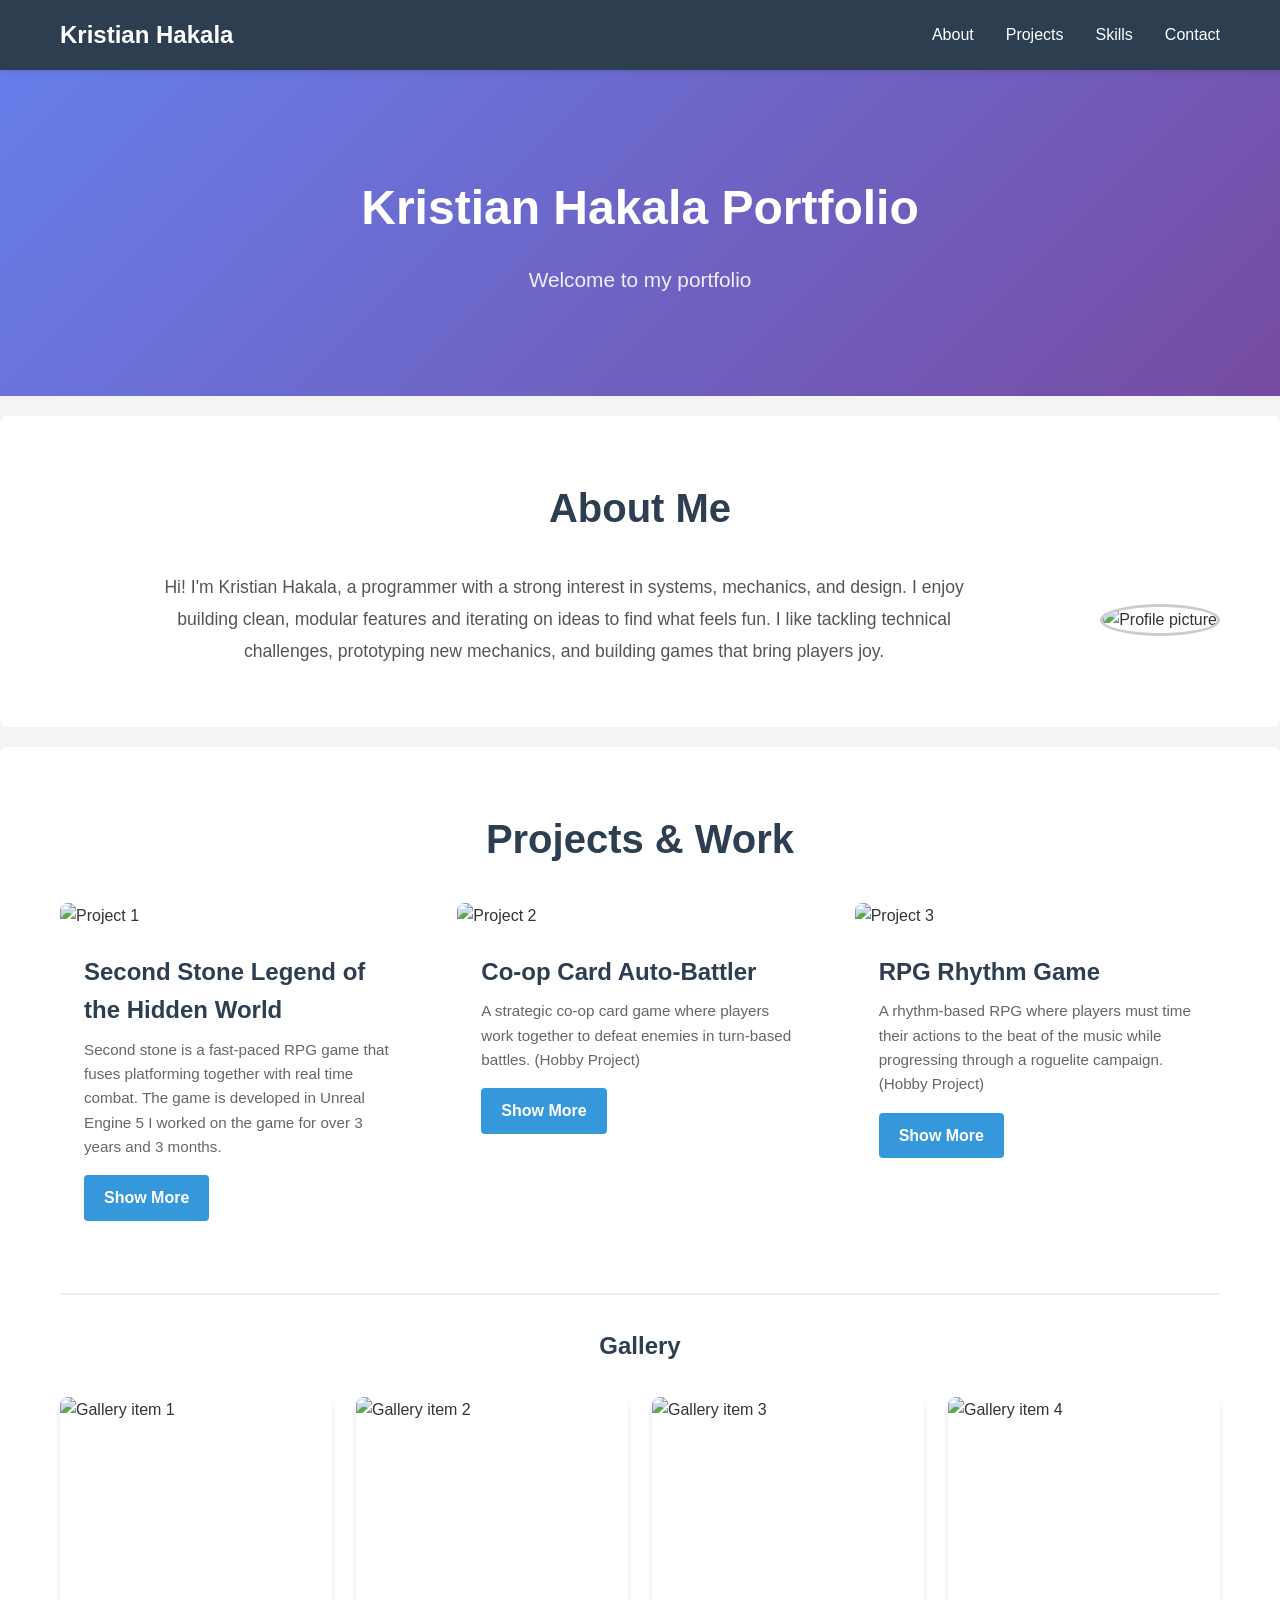
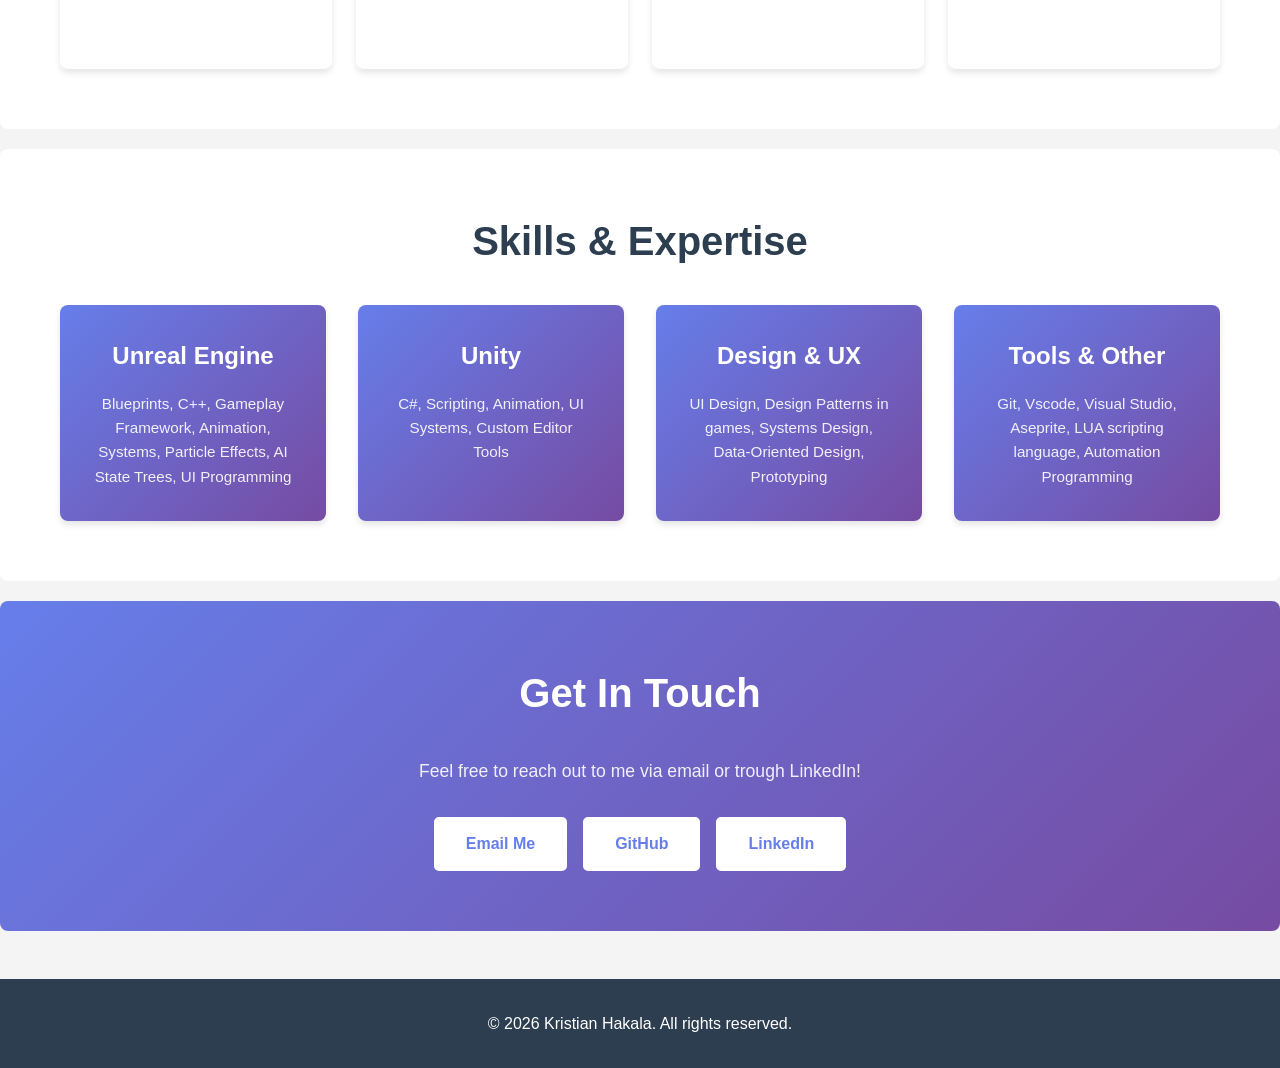
==== index.html @ c5d2fc6c "Add profile picture to about section and round images" ====
<!DOCTYPE html>
<html lang="en">
<head>
    <meta charset="UTF-8">
    <meta name="viewport" content="width=device-width, initial-scale=1.0">
    <title>Kristian Hakala Portfolio</title>
    <link rel="stylesheet" href="styles.css">
</head>
<body>
    <!-- Navigation -->
    <nav class="navbar">
        <div class="container">
            <div class="logo">Kristian Hakala</div>
            <ul class="nav-links">
                <li><a href="#about">About</a></li>
                <li><a href="#projects">Projects</a></li>
                <li><a href="#skills">Skills</a></li>
                <li><a href="#contact">Contact</a></li>
            </ul>
        </div>
    </nav>

    <!-- Hero Section -->
    <section class="hero">
        <div class="container">
            <div class="hero-content">
                <h1>Kristian Hakala Portfolio</h1>
                <p class="hero-subtitle">Welcome to my portfolio</p>
            </div>
        </div>
    </section>

    <!-- About Section -->
    <section id="about" class="section">
        <div class="container about-container">
            <h2>About Me</h2>
            <div class="about-content">
                <p class="editable-text">
                    Hi! I'm Kristian Hakala, a programmer with a strong interest in systems, mechanics, and design. 
                    I enjoy building clean, modular features and iterating on ideas to find what feels fun. 
                    I like tackling technical challenges, prototyping new mechanics, and building games that bring players joy.
                </p>
                <div class="profile-pic">
                    <img src="https://via.placeholder.com/200" alt="Profile picture">
                </div>
            </div>
        </div>
    </section>

    <!-- Projects Section -->
    <section id="projects" class="section">
        <div class="container">
            <h2>Projects & Work</h2>
            <div class="projects-grid">
                <!-- Project Card 1 -->
                <div class="project-card">
                    <div class="project-media">
                        <img src="https://raw.githubusercontent.com/krihak/krihak.github.io/main/images/second%20stone%20header%20image.jpg" alt="Project 1">
                    </div>
                    <div class="project-info">
                        <h3>Second Stone Legend of the Hidden World</h3>
                        <p class="editable-text">Second stone is a fast-paced RPG game that fuses platforming together with real time combat. The game is developed in Unreal Engine 5 I worked on the game for over 3 years and 3 months.</p>
                        <a href="project1.html" class="project-button">Show More</a>
                    </div>
                </div>

                <!-- Project Card 2 -->
                <div class="project-card">
                    <div class="project-media">
                        <img src="https://via.placeholder.com/300x200?text=Project+2" alt="Project 2">
                    </div>
                    <div class="project-info">
                        <h3>Co-op Card Auto-Battler</h3>
                        <p class="editable-text">A strategic co-op card game where players work together to defeat enemies in turn-based battles. (Hobby Project)</p>
                        <a href="project2.html" class="project-button">Show More</a>
                    </div>
                </div>

                <!-- Project Card 3 -->
                <div class="project-card">
                    <div class="project-media">
                        <img src="https://via.placeholder.com/300x200?text=Project+3" alt="Project 3">
                    </div>
                    <div class="project-info">
                        <h3>RPG Rhythm Game</h3>
                        <p class="editable-text">A rhythm-based RPG where players must time their actions to the beat of the 
                            music while progressing through a roguelite campaign. (Hobby Project)</p>
                        <a href="project3.html" class="project-button">Show More</a>
                    </div>
                </div>
            </div>

            <!-- Media Gallery Section -->
            <div class="gallery-section">
                <h3>Gallery</h3>
                <div class="gallery-grid">
                    <div class="gallery-item">
                        <img src="https://via.placeholder.com/250x250?text=Photo+1" alt="Gallery item 1">
                    </div>
                    <div class="gallery-item">
                        <img src="https://via.placeholder.com/250x250?text=Photo+2" alt="Gallery item 2">
                    </div>
                    <div class="gallery-item">
                        <img src="https://via.placeholder.com/250x250?text=Photo+3" alt="Gallery item 3">
                    </div>
                    <div class="gallery-item">
                        <img src="https://via.placeholder.com/250x250?text=Photo+4" alt="Gallery item 4">
                    </div>
                </div>
            </div>
        </div>
    </section>

    <!-- Skills Section -->
    <section id="skills" class="section">
        <div class="container">
            <h2>Skills & Expertise</h2>
            <div class="skills-grid">
                <div class="skill-card">
                    <h3>Unreal Engine</h3>
                    <p class="editable-text">Blueprints, C++, Gameplay Framework, Animation, Systems, Particle Effects, AI State Trees, UI Programming</p>
                </div>
                <div class="skill-card">
                    <h3>Unity</h3>
                    <p class="editable-text">C#, Scripting, Animation, UI Systems, Custom Editor Tools</p>
                </div>
                <div class="skill-card">
                    <h3>Design & UX</h3>
                    <p class="editable-text">UI Design, Design Patterns in games, Systems Design, Data-Oriented Design, Prototyping</p>
                </div>
                <div class="skill-card">
                    <h3>Tools & Other</h3>
                    <p class="editable-text">Git, Vscode, Visual Studio, Aseprite, LUA scripting language, Automation Programming</p>
                </div>
            </div>
        </div>
    </section>

    <!-- Contact Section -->
    <section id="contact" class="section contact-section">
        <div class="container">
            <h2>Get In Touch</h2>
            <p class="editable-text">Feel free to reach out to me via email or trough LinkedIn!</p>
            <div class="contact-links">
                <a href="mailto:kristian.hakala@hotmail.com" class="contact-button">Email Me</a>
                <a href="https://github.com/khakala96" class="contact-button" target="_blank">GitHub</a>
                <a href="https://www.linkedin.com/in/kristian-hakala-7024bb1a3/" class="contact-button" target="_blank">LinkedIn</a>
            </div>
        </div>
    </section>

    <!-- Footer -->
    <footer class="footer">
        <div class="container">
            <p>&copy; 2026 Kristian Hakala. All rights reserved.</p>
        </div>
    </footer>
</body>
</html>
---- styles.css ----
* {
    margin: 0;
    padding: 0;
    box-sizing: border-box;
}

body {
    font-family: 'Segoe UI', Tahoma, Geneva, Verdana, sans-serif;
    line-height: 1.6;
    color: #333;
    background-color: #f4f4f4;
}

.container {
    max-width: 1200px;
    margin: 0 auto;
    padding: 0 20px;
}

/* Navigation */
.navbar {
    background-color: #2c3e50;
    color: white;
    padding: 1rem 0;
    position: sticky;
    top: 0;
    z-index: 100;
    box-shadow: 0 2px 5px rgba(0, 0, 0, 0.1);
}

.navbar .container {
    display: flex;
    justify-content: space-between;
    align-items: center;
}

.logo {
    font-size: 1.5rem;
    font-weight: bold;
}

.nav-links {
    display: flex;
    list-style: none;
    gap: 2rem;
}

.nav-links a {
    color: white;
    text-decoration: none;
    transition: color 0.3s ease;
}

.nav-links a:hover {
    color: #3498db;
}

/* Hero Section */
.hero {
    background: linear-gradient(135deg, #667eea 0%, #764ba2 100%);
    color: white;
    padding: 100px 20px;
    text-align: center;
}

.hero-content h1 {
    font-size: 3rem;
    margin-bottom: 1rem;
    animation: fadeInDown 0.8s ease;
}

.hero-subtitle {
    font-size: 1.3rem;
    opacity: 0.9;
    animation: fadeInUp 0.8s ease;
}

/* Sections */
.section {
    background-color: white;
    padding: 60px 20px;
    margin: 20px 0;
    border-radius: 8px;
}

.section h2 {
    font-size: 2.5rem;
    margin-bottom: 2rem;
    text-align: center;
    color: #2c3e50;
}

.section h3 {
    font-size: 1.5rem;
    margin-bottom: 1rem;
    color: #2c3e50;
}

/* About Section */
#about .editable-text {
    font-size: 1.1rem;
    line-height: 1.8;
    max-width: 800px;
    margin: 0 auto;
    text-align: center;
    color: #555;
}

/* Project Cards */
.gif-section {
    margin-top: 2rem;
}

.gif-section h3 {
    text-align: center;
    margin-bottom: 1rem;
    color: #2c3e50;
}

.gif-grid {
    display: grid;
    /* one GIF per row; keeps layout predictable when using fixed sizes */
    grid-template-columns: 1fr;
    gap: 3rem;
}

.gif-item {
    display: flex;              /* lay GIF and box side-by-side */
    align-items: flex-start;
    gap: 1.5rem;
    justify-content: center;
}

/* Fixed-size GIF image. Adjust the values below to change size. */
.gif-item img {
    width: 640px;
    height: 360px;
    object-fit: cover;
    border-radius: 8px;
    box-shadow: 0 4px 6px rgba(0,0,0,0.08);
    flex: 0 0 640px;
}

/* Description box has a fixed width to the right of the GIF. */
.gif-desc-box {
    background-color: #f5f5dc; /* beige */
    padding: 0.9rem 1.1rem;
    border-radius: 10px;
    width: 420x;
    box-shadow: 0 6px 8px rgba(0,0,0,0.06);
    font-family: 'Brush Script MT', cursive, sans-serif;
}

.gif-desc {
    margin: 0;
}

/* Responsive behavior: switch to flexible percentages on smaller screens */
@media (max-width: 1000px) {
    .gif-item img {
        width: 56vw;
        height: auto;
        flex: 0 0 auto;
    }
    .gif-desc-box {
        width: 36vw;
    }
}

@media (max-width: 600px) {
    /* stack vertically on small screens */
    .gif-grid {
        grid-template-columns: 1fr;
    }
    .gif-item {
        flex-direction: column;
        align-items: center;
    }
    .gif-item img {
        width: 85vw;
        height: auto;
        flex: 0 0 auto;
    }
    .gif-desc-box {
        width: 90vw;
    }
}

.project-media img {
    width: 100%;
    height: auto;
    display: block;
    object-fit: cover;
    transition: transform 0.3s ease;
    border-radius: 8px; /* round edges for project card images */
}

/* About section profile picture */
.about-container .about-content {
    display: flex;
    align-items: center;
    gap: 2rem;
    flex-wrap: wrap;
}

.profile-pic img {
    width: 200px;
    height: 200px;
    object-fit: cover;
    border-radius: 50%;
    border: 3px solid #ccc;
}

@media (max-width: 768px) {
    .about-container .about-content {
        flex-direction: column;
        align-items: center;
    }
}

.project-card:hover .project-media img {
    transform: scale(1.05);
}

.project-media video {
    width: 100%;
    height: 100%;
    object-fit: cover;
}

.project-info {
    padding: 1.5rem;
}

.project-info h3 {
    margin-bottom: 0.5rem;
}

.project-info .editable-text {
    color: #666;
    font-size: 0.95rem;
}

/* Gallery Section */
.gallery-section {
    margin-top: 3rem;
    padding-top: 2rem;
    border-top: 2px solid #eee;
}

.gallery-section h3 {
    text-align: center;
    margin-bottom: 2rem;
}

.gallery-grid {
    display: grid;
    grid-template-columns: repeat(auto-fit, minmax(250px, 1fr));
    gap: 1.5rem;
}

.gallery-item {
    position: relative;
    overflow: hidden;
    border-radius: 8px;
    box-shadow: 0 4px 6px rgba(0, 0, 0, 0.1);
    aspect-ratio: 1;
}

.gallery-item img {
    width: 100%;
    height: 100%;
    object-fit: cover;
    transition: transform 0.3s ease;
}

.gallery-item img:hover {
    transform: scale(1.1);
}

.gallery-item video {
    width: 100%;
    height: 100%;
    object-fit: cover;
}

/* Skills Section */
.skills-grid {
    display: grid;
    grid-template-columns: repeat(auto-fit, minmax(250px, 1fr));
    gap: 2rem;
}

.skill-card {
    background: linear-gradient(135deg, #667eea 0%, #764ba2 100%);
    color: white;
    padding: 2rem;
    border-radius: 8px;
    text-align: center;
    box-shadow: 0 4px 6px rgba(0, 0, 0, 0.1);
    transition: transform 0.3s ease;
}

.skill-card:hover {
    transform: translateY(-5px);
}

.skill-card h3 {
    color: white;
    margin-bottom: 1rem;
}

.skill-card .editable-text {
    color: rgba(255, 255, 255, 0.9);
    font-size: 0.95rem;
}

/* Contact Section */
.contact-section {
    background: linear-gradient(135deg, #667eea 0%, #764ba2 100%);
    color: white;
    text-align: center;
}

.contact-section h2 {
    color: white;
}

.contact-section .editable-text {
    color: rgba(255, 255, 255, 0.9);
    font-size: 1.1rem;
    margin-bottom: 2rem;
}

.contact-links {
    display: flex;
    justify-content: center;
    gap: 1rem;
    flex-wrap: wrap;
}

.contact-button {
    display: inline-block;
    padding: 12px 30px;
    background-color: white;
    color: #667eea;
    text-decoration: none;
    border-radius: 5px;
    font-weight: 600;
    transition: all 0.3s ease;
    border: 2px solid white;
}

.contact-button:hover {
    background-color: transparent;
    color: white;
}

/* Project Button */
.project-button {
    display: inline-block;
    margin-top: 1rem;
    padding: 10px 20px;
    background-color: #3498db;
    color: white;
    text-decoration: none;
    border-radius: 4px;
    font-weight: 600;
    transition: background-color 0.3s ease;
}

/* GIF Section */
/*
   Customize the layout by editing the following values:
   - `grid-template-columns` controls how many GIFs appear per row.
     Set to `1fr` or `minmax(100%,1fr)` for a single GIF per row.
     Replace with `repeat(auto-fit, minmax(300px,1fr))` to allow multiple.
   - `gap` sets spacing between rows (and columns when multi-item).
   - Inside `.gif-item`, `gap` controls space between GIF and description box.
   - Adjust `.gif-item img` width or `.gif-desc-box` flex/width to change ratios.
*/
.gif-section {
    margin-top: 2rem;
}

.gif-section h3 {
    text-align: left;
    margin-bottom: 2rem;
    color: #2c3e50;
}

.gif-grid {
    display: grid;
    /* force one GIF per row */
    grid-template-columns: 1fr;
    gap: 4rem;
}

.gif-item {
    display: flex;
    align-items: center;
    gap: 1.5rem;
}

/* the image takes a percentage of the row; tweak to expand/shrink */
.gif-item img {
    width: auto;
    height: auto;
    flex: 3;
}

.gif-desc-box {
    background-color: hsl(47, 100%, 89%); /* beige */
    padding: 0.75rem 1rem;
    border-radius: 10px;
    flex: 3; /* increase to allocate more space to text box */
    font-family: 'Brush Script MT', normal, sans-serif;
}

.gif-desc {
    margin: 0;
}

/* Intro description box at top of project pages */
.intro-box {
    background-color: hsl(47, 100%, 89%); /* beige */
    padding: 1.5rem;
    border-radius: 10px;
    margin-bottom: 2rem; /* spacing before gallery */
}


.gif-item {
    text-align: center;
}

.gif-item img {
    width: 100%;
    height: auto;
    border-radius: 8px;
    box-shadow: 0 4px 6px rgba(0, 0, 0, 0.1);
}

.gif-desc {
    margin-top: 0.5rem;
    color: hsl(0, 0%, 21%);
    font-size: 0.95rem;
}

.project-button:hover {
    background-color: #2980b9;
}

/* Footer */
.footer {
    background-color: #2c3e50;
    color: white;
    text-align: center;
    padding: 2rem;
    margin-top: 3rem;
}

/* Editable Text Styling */
.editable-text {
    transition: background-color 0.2s ease;
}

.editable-text:hover {
    background-color: rgba(102, 126, 234, 0.1);
    border-radius: 4px;
}

/* Animations */
@keyframes fadeInDown {
    from {
        opacity: 0;
        transform: translateY(-20px);
    }
    to {
        opacity: 1;
        transform: translateY(0);
    }
}

@keyframes fadeInUp {
    from {
        opacity: 0;
        transform: translateY(20px);
    }
    to {
        opacity: 1;
        transform: translateY(0);
    }
}

/* Projects Grid (desktop) */
.projects-grid {
    display: grid;
    grid-template-columns: repeat(auto-fit, minmax(300px, 1fr));
    gap: 2rem;
}

/* Responsive Design */
@media (max-width: 768px) {
    .nav-links {
        gap: 1rem;
    }

    .hero-content h1 {
        font-size: 2rem;
    }

    .hero-subtitle {
        font-size: 1rem;
    }

    .section h2 {
        font-size: 2rem;
    }

    .projects-grid {
        grid-template-columns: 1fr;
    }

    .gallery-grid {
        grid-template-columns: repeat(auto-fit, minmax(150px, 1fr));
    }

    .skills-grid {
        grid-template-columns: 1fr;
    }

    .contact-links {
        flex-direction: column;
    }

    .contact-button {
        width: 100%;
    }
}

@media (max-width: 480px) {
    .navbar .container {
        flex-direction: column;
        gap: 1rem;
    }

    .nav-links {
        flex-direction: column;
        gap: 0.5rem;
    }

    .hero-content h1 {
        font-size: 1.5rem;
    }

    .section {
        padding: 30px 15px;
    }
}
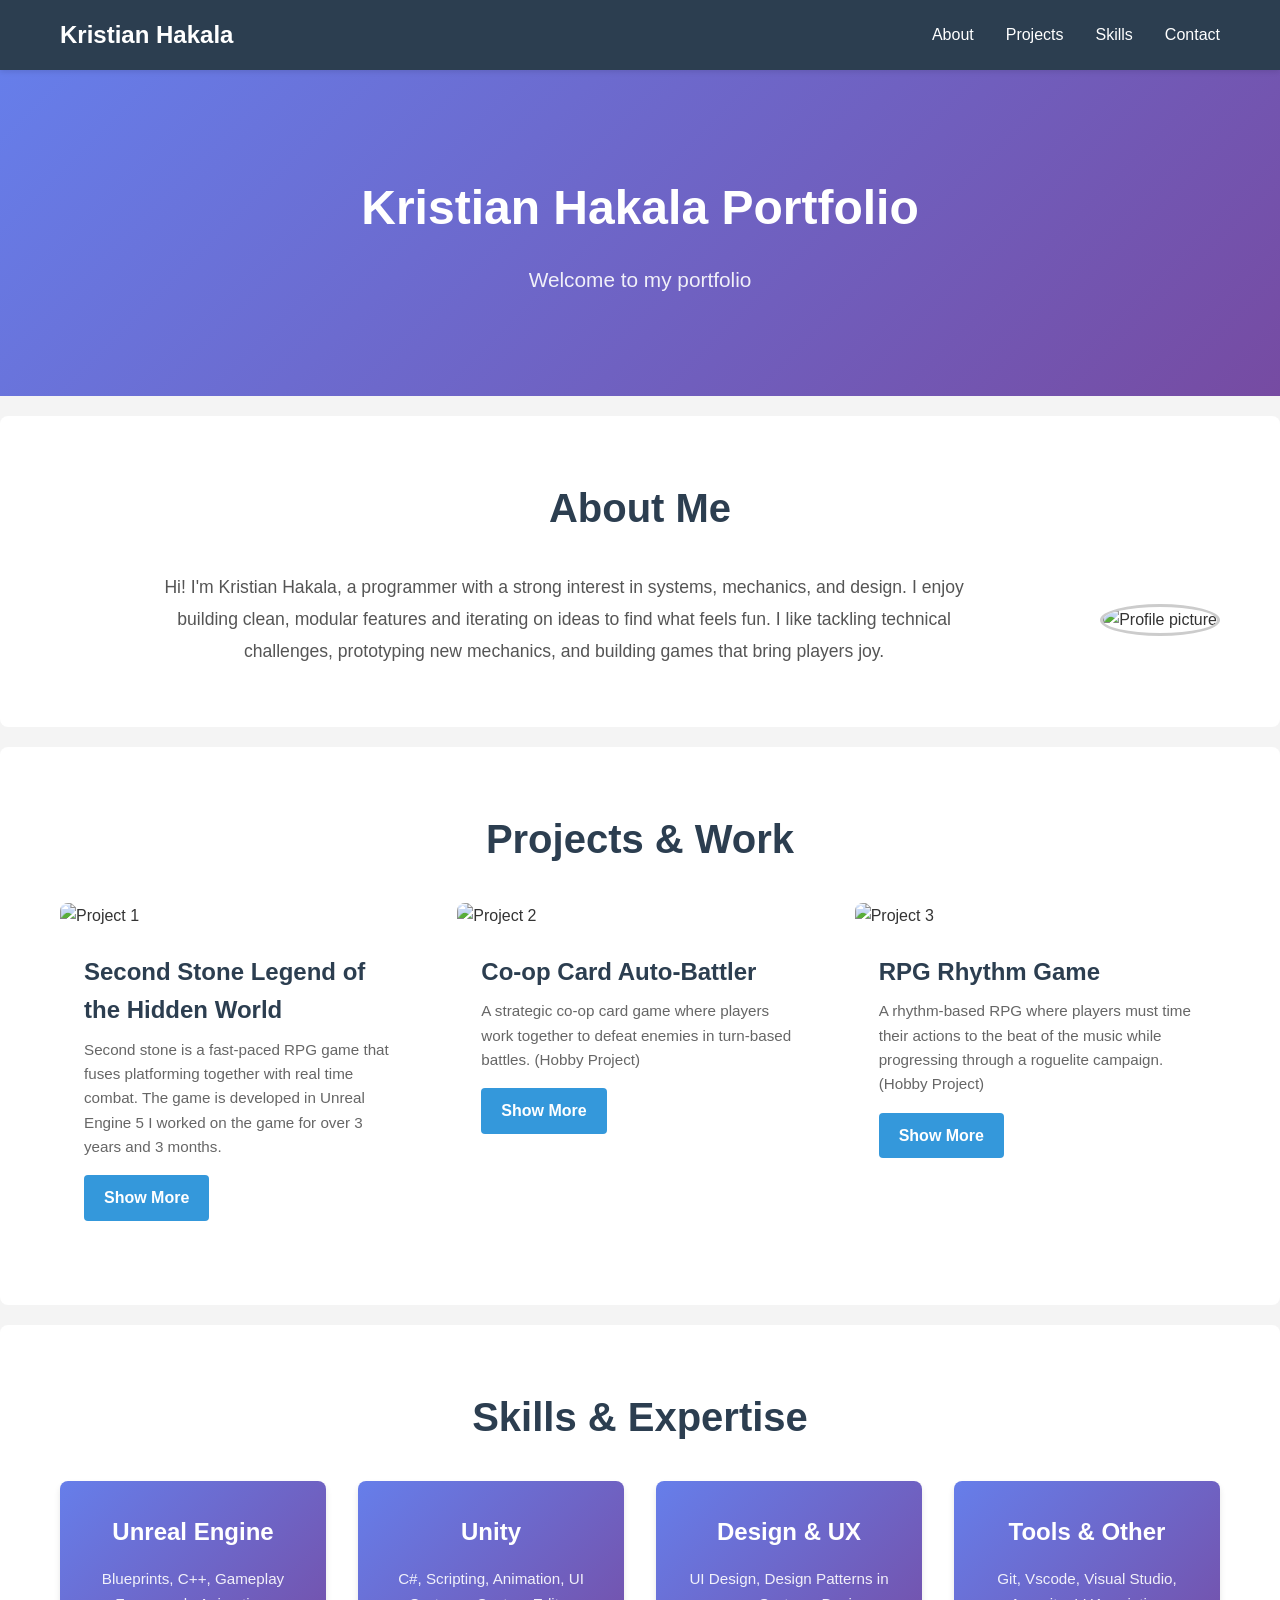
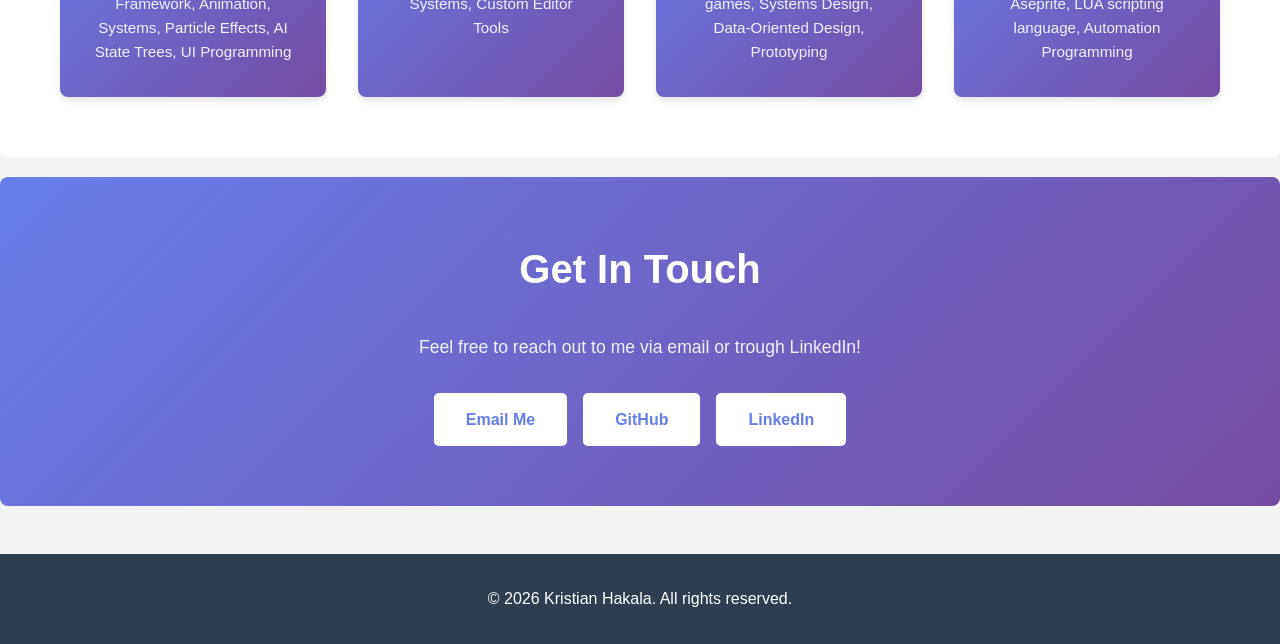
==== commit 56e23238: "Remove gallery section from homepage" ====
--- a/index.html
+++ b/index.html
@@ -41,7 +41,7 @@
                     I like tackling technical challenges, prototyping new mechanics, and building games that bring players joy.
                 </p>
                 <div class="profile-pic">
-                    <img src="https://via.placeholder.com/200" alt="Profile picture">
+                    <img src="https://github.com/krihak/krihak.github.io/raw/main/images/profile%20img%20kristian.jpg" alt="Profile picture">
                 </div>
             </div>
         </div>
@@ -86,25 +86,6 @@
                         <p class="editable-text">A rhythm-based RPG where players must time their actions to the beat of the 
                             music while progressing through a roguelite campaign. (Hobby Project)</p>
                         <a href="project3.html" class="project-button">Show More</a>
-                    </div>
-                </div>
-            </div>
-
-            <!-- Media Gallery Section -->
-            <div class="gallery-section">
-                <h3>Gallery</h3>
-                <div class="gallery-grid">
-                    <div class="gallery-item">
-                        <img src="https://via.placeholder.com/250x250?text=Photo+1" alt="Gallery item 1">
-                    </div>
-                    <div class="gallery-item">
-                        <img src="https://via.placeholder.com/250x250?text=Photo+2" alt="Gallery item 2">
-                    </div>
-                    <div class="gallery-item">
-                        <img src="https://via.placeholder.com/250x250?text=Photo+3" alt="Gallery item 3">
-                    </div>
-                    <div class="gallery-item">
-                        <img src="https://via.placeholder.com/250x250?text=Photo+4" alt="Gallery item 4">
                     </div>
                 </div>
             </div>
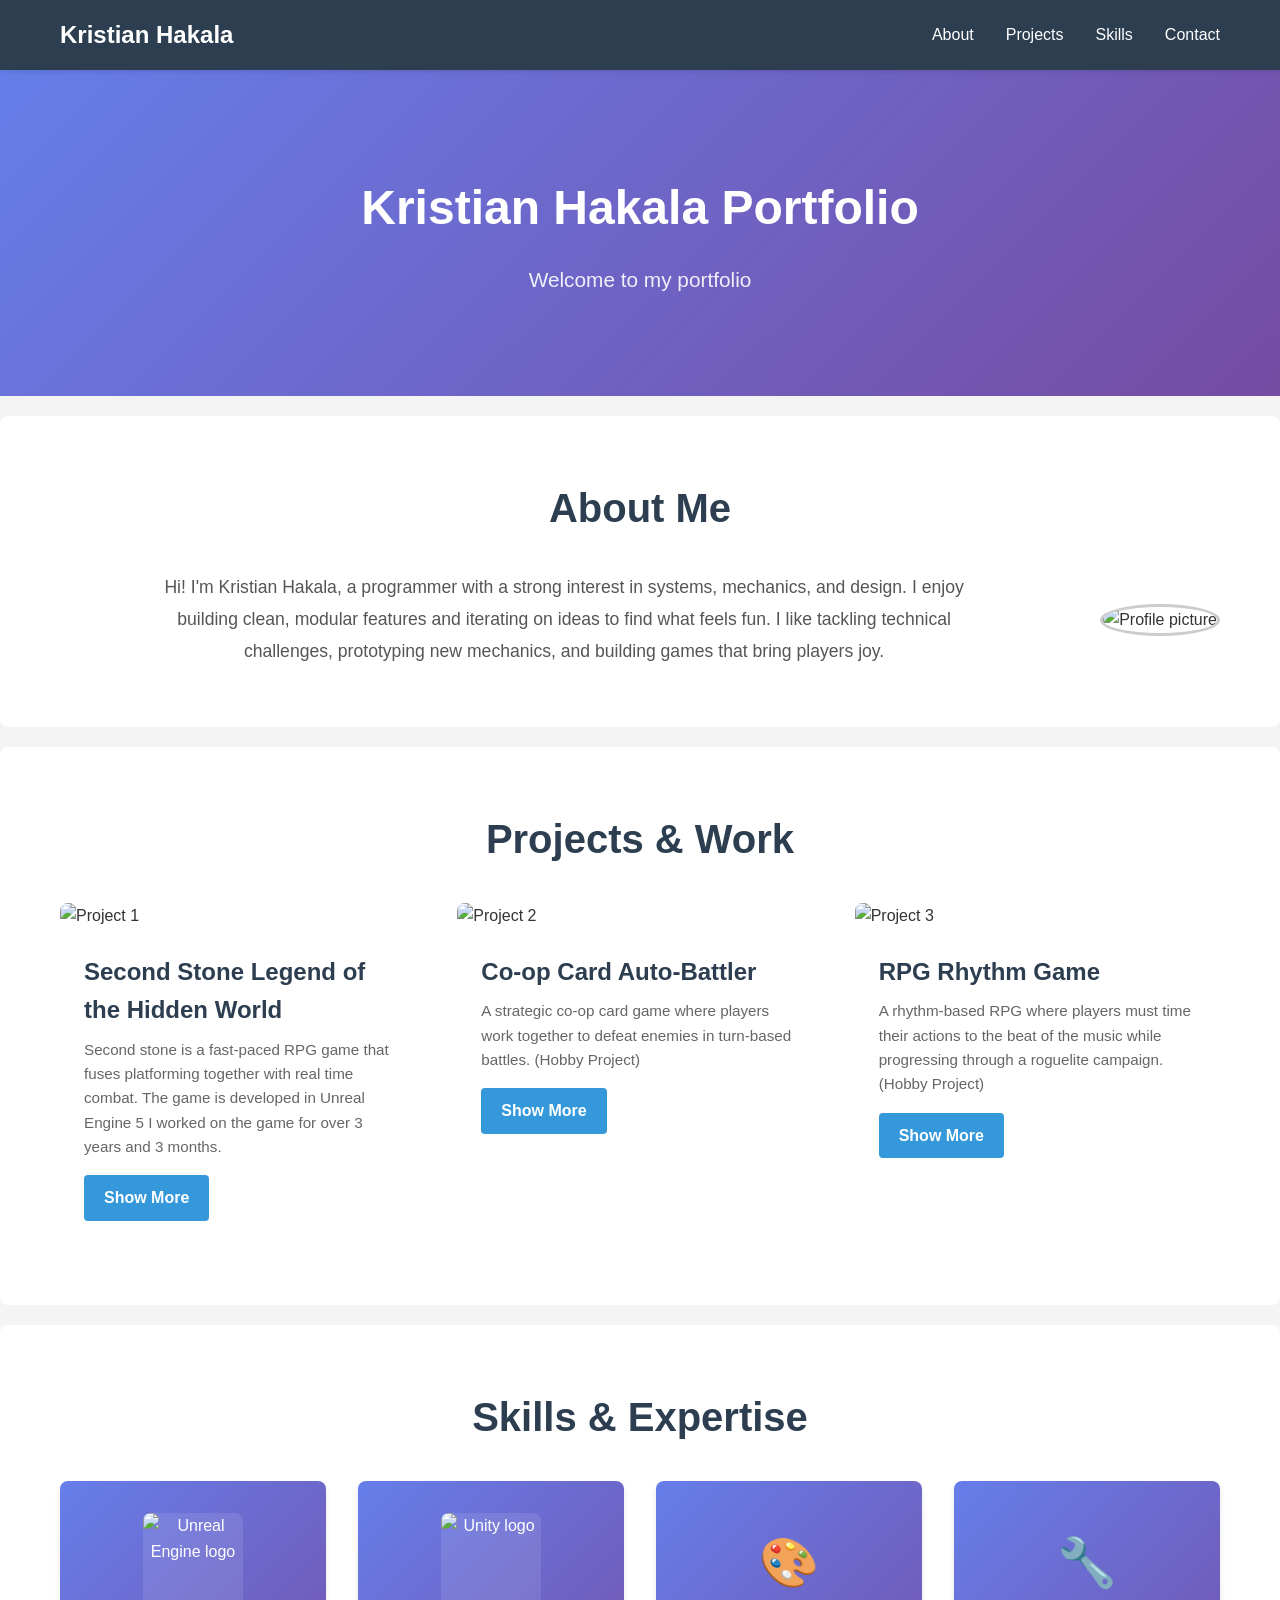
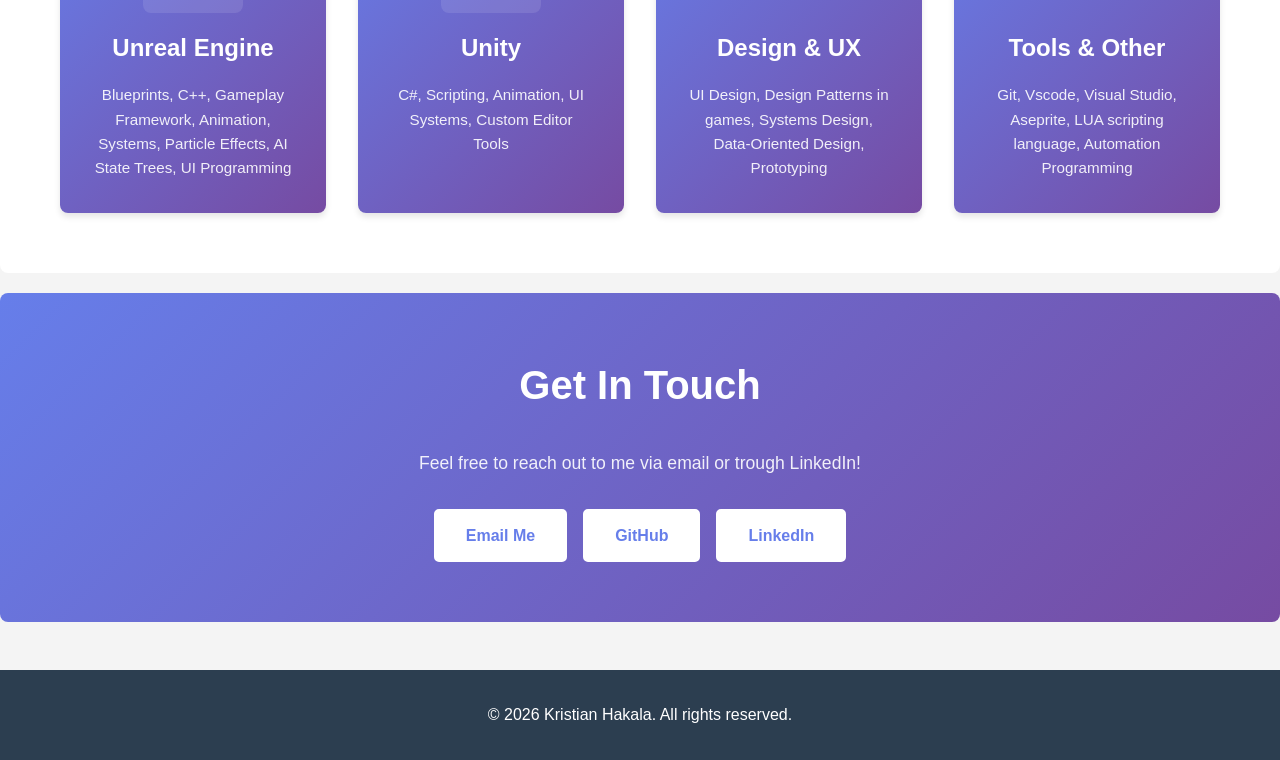
==== commit 529533df: "Add icons to skill cards with placeholders for logos" ====
--- a/index.html
+++ b/index.html
@@ -98,18 +98,26 @@
             <h2>Skills & Expertise</h2>
             <div class="skills-grid">
                 <div class="skill-card">
+                    <div class="skill-icon">
+                        <img src="https://via.placeholder.com/100?text=Unreal+Engine" alt="Unreal Engine logo">
+                    </div>
                     <h3>Unreal Engine</h3>
                     <p class="editable-text">Blueprints, C++, Gameplay Framework, Animation, Systems, Particle Effects, AI State Trees, UI Programming</p>
                 </div>
                 <div class="skill-card">
+                    <div class="skill-icon">
+                        <img src="https://via.placeholder.com/100?text=Unity" alt="Unity logo">
+                    </div>
                     <h3>Unity</h3>
                     <p class="editable-text">C#, Scripting, Animation, UI Systems, Custom Editor Tools</p>
                 </div>
                 <div class="skill-card">
+                    <div class="skill-icon emoji">🎨</div>
                     <h3>Design & UX</h3>
                     <p class="editable-text">UI Design, Design Patterns in games, Systems Design, Data-Oriented Design, Prototyping</p>
                 </div>
                 <div class="skill-card">
+                    <div class="skill-icon emoji">🔧</div>
                     <h3>Tools & Other</h3>
                     <p class="editable-text">Git, Vscode, Visual Studio, Aseprite, LUA scripting language, Automation Programming</p>
                 </div>
--- a/styles.css
+++ b/styles.css
@@ -303,6 +303,29 @@
 
 .skill-card:hover {
     transform: translateY(-5px);
+}
+
+.skill-icon {
+    width: 100px;
+    height: 100px;
+    margin: 0 auto 1rem;
+    display: flex;
+    align-items: center;
+    justify-content: center;
+    background: rgba(255, 255, 255, 0.1);
+    border-radius: 8px;
+}
+
+.skill-icon img {
+    width: 100%;
+    height: 100%;
+    object-fit: contain;
+    border-radius: 8px;
+}
+
+.skill-icon.emoji {
+    font-size: 3rem;
+    background: transparent;
 }
 
 .skill-card h3 {
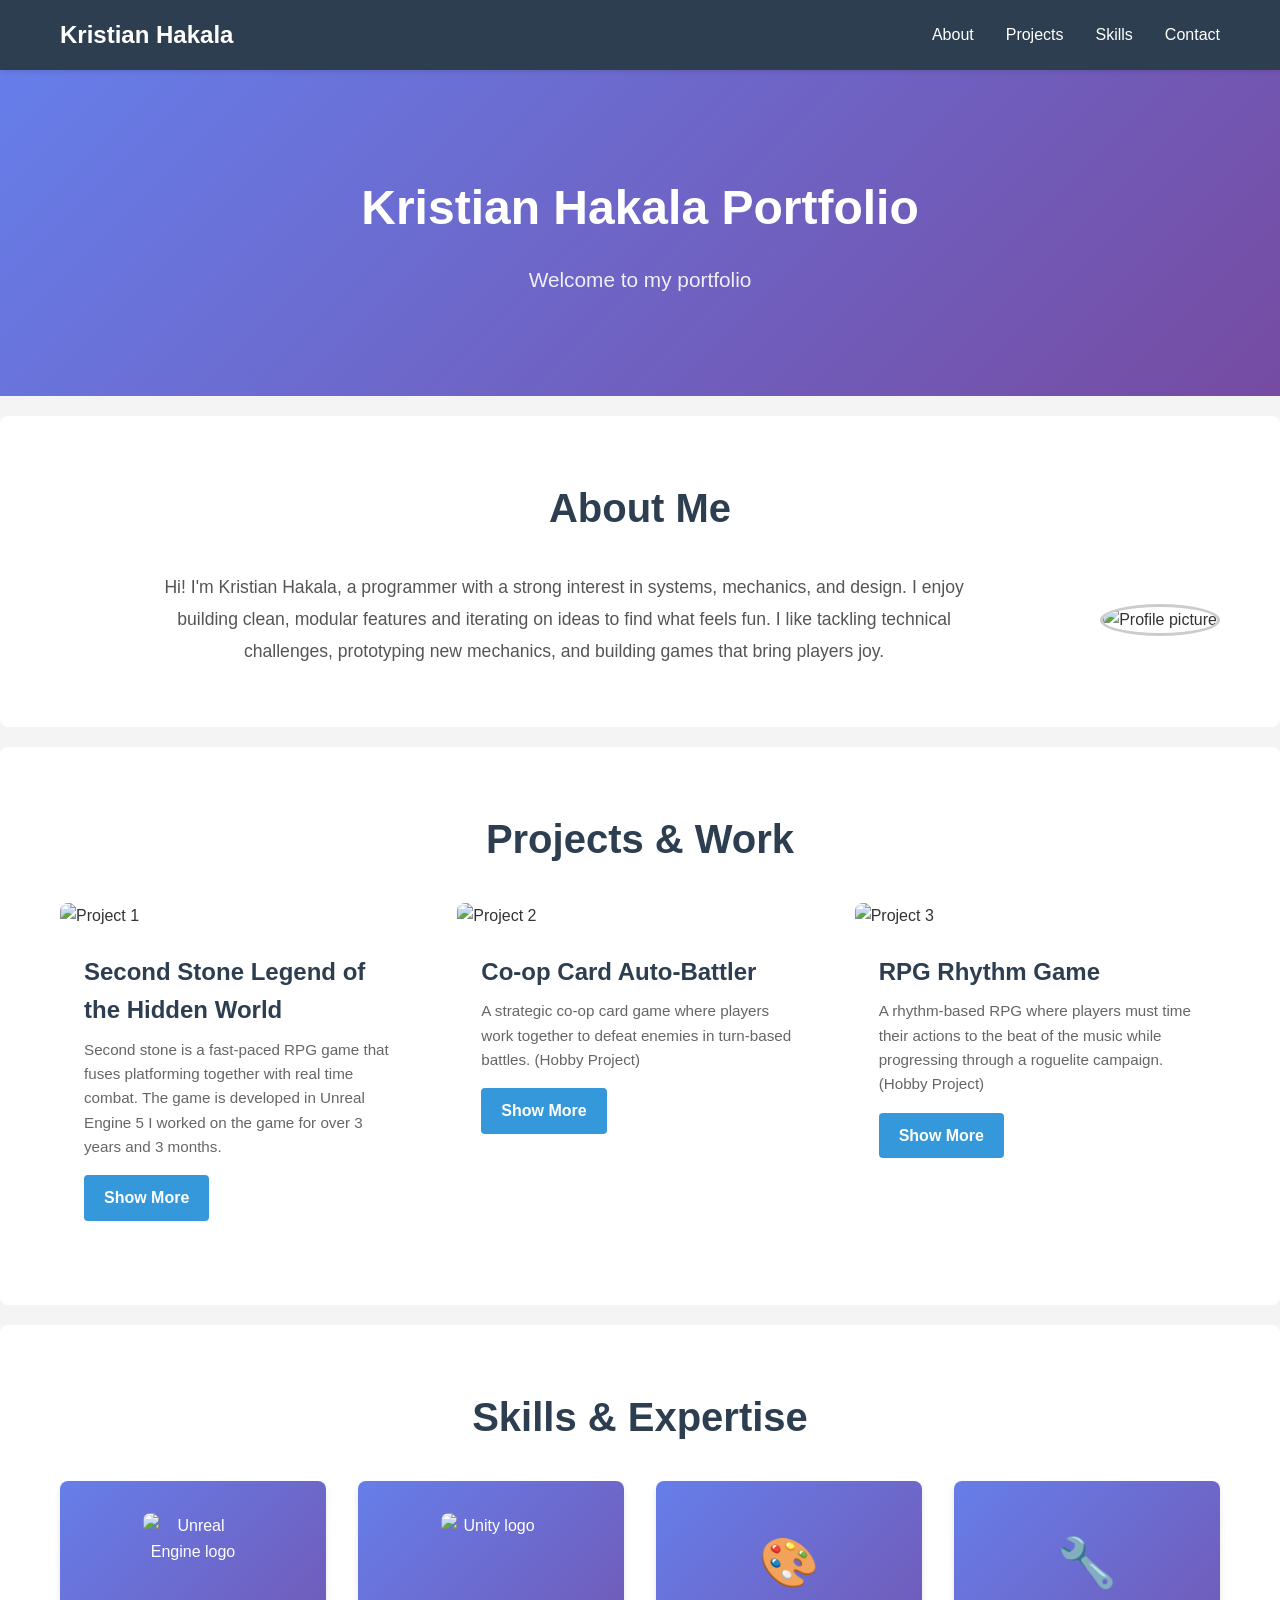
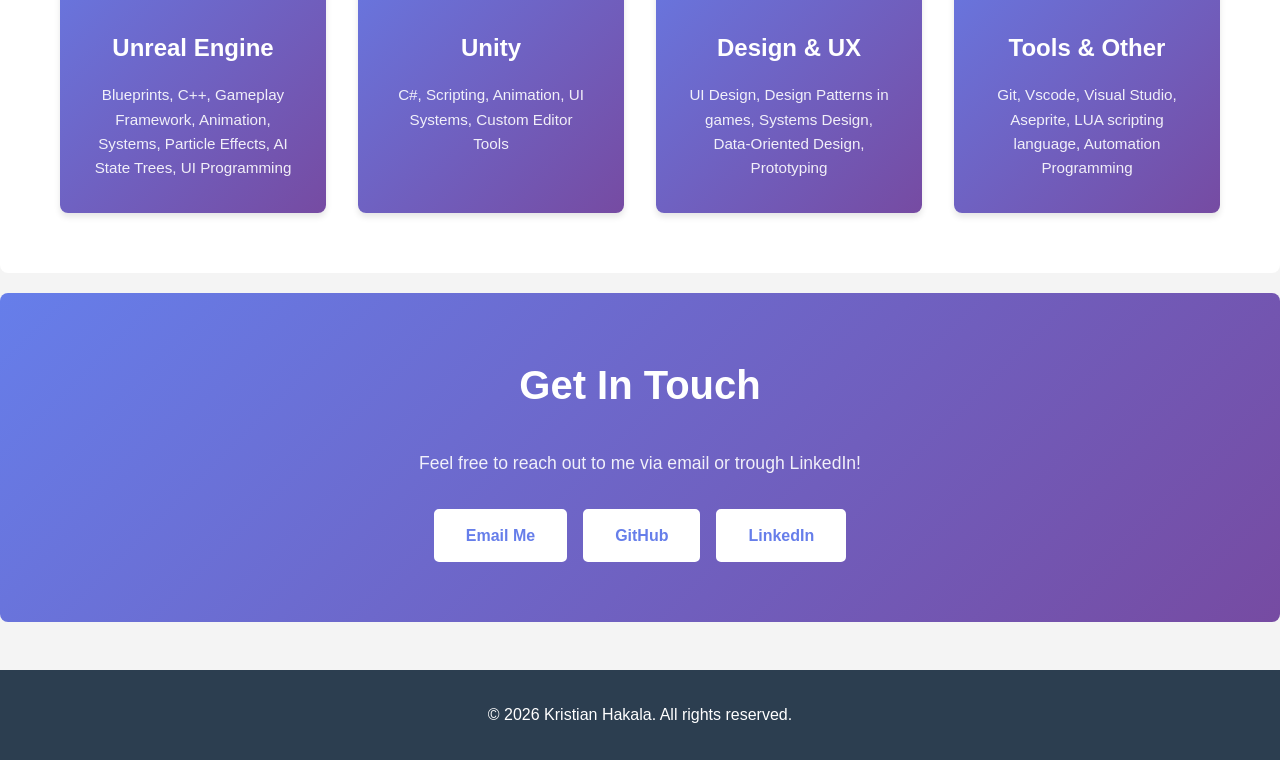
==== commit 2f42f94d: "Use trimmed transparent logos for skill cards" ====
--- a/index.html
+++ b/index.html
@@ -99,14 +99,14 @@
             <div class="skills-grid">
                 <div class="skill-card">
                     <div class="skill-icon">
-                        <img src="https://via.placeholder.com/100?text=Unreal+Engine" alt="Unreal Engine logo">
+                        <img src="https://raw.githubusercontent.com/krihak/krihak.github.io/main/images/unreal_engine_logo_trim.png" alt="Unreal Engine logo">
                     </div>
                     <h3>Unreal Engine</h3>
                     <p class="editable-text">Blueprints, C++, Gameplay Framework, Animation, Systems, Particle Effects, AI State Trees, UI Programming</p>
                 </div>
                 <div class="skill-card">
                     <div class="skill-icon">
-                        <img src="https://via.placeholder.com/100?text=Unity" alt="Unity logo">
+                        <img src="https://raw.githubusercontent.com/krihak/krihak.github.io/main/images/unity_logo_trim.png" alt="Unity logo">
                     </div>
                     <h3>Unity</h3>
                     <p class="editable-text">C#, Scripting, Animation, UI Systems, Custom Editor Tools</p>
--- a/styles.css
+++ b/styles.css
@@ -312,7 +312,7 @@
     display: flex;
     align-items: center;
     justify-content: center;
-    background: rgba(255, 255, 255, 0.1);
+    background: transparent;
     border-radius: 8px;
 }
 
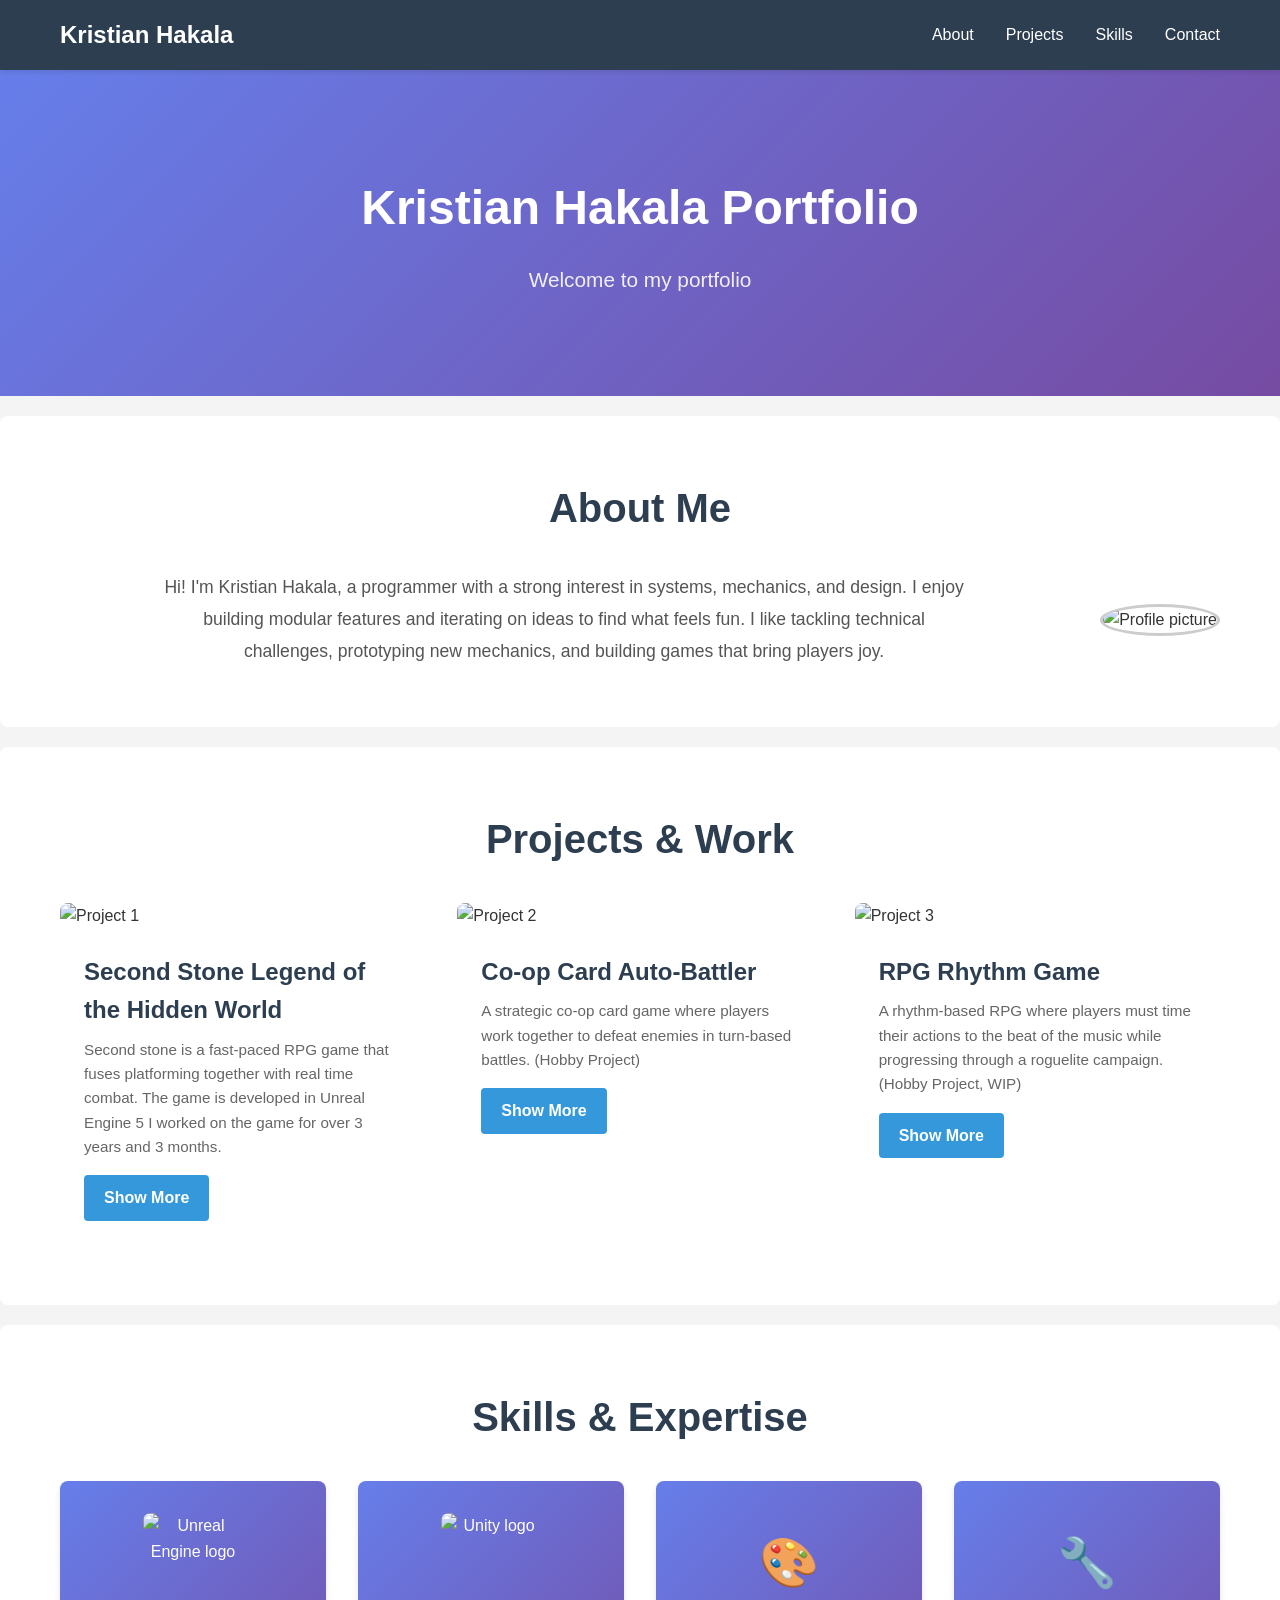
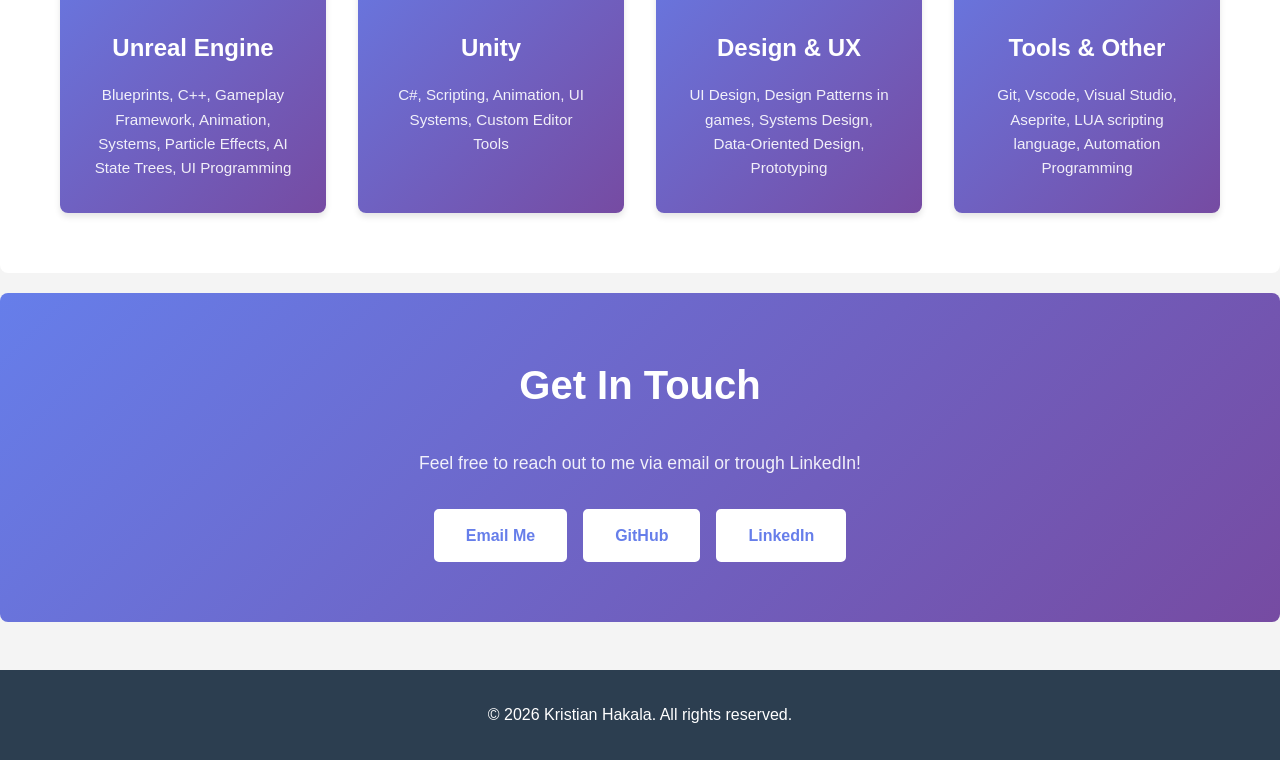
==== commit 7978662a: "added the media and descriptions for projects 2 and 3" ====
--- a/index.html
+++ b/index.html
@@ -37,7 +37,7 @@
             <div class="about-content">
                 <p class="editable-text">
                     Hi! I'm Kristian Hakala, a programmer with a strong interest in systems, mechanics, and design. 
-                    I enjoy building clean, modular features and iterating on ideas to find what feels fun. 
+                    I enjoy building modular features and iterating on ideas to find what feels fun. 
                     I like tackling technical challenges, prototyping new mechanics, and building games that bring players joy.
                 </p>
                 <div class="profile-pic">
@@ -67,7 +67,7 @@
                 <!-- Project Card 2 -->
                 <div class="project-card">
                     <div class="project-media">
-                        <img src="https://via.placeholder.com/300x200?text=Project+2" alt="Project 2">
+                        <img src="https://raw.githubusercontent.com/krihak/krihak.github.io/main/images/shattered%20crown%20logo.png" alt="Project 2">
                     </div>
                     <div class="project-info">
                         <h3>Co-op Card Auto-Battler</h3>
@@ -79,12 +79,12 @@
                 <!-- Project Card 3 -->
                 <div class="project-card">
                     <div class="project-media">
-                        <img src="https://via.placeholder.com/300x200?text=Project+3" alt="Project 3">
+                        <img src="https://raw.githubusercontent.com/krihak/krihak.github.io/main/images/Beatventures%20cover%20image.png" alt="Project 3">
                     </div>
                     <div class="project-info">
                         <h3>RPG Rhythm Game</h3>
                         <p class="editable-text">A rhythm-based RPG where players must time their actions to the beat of the 
-                            music while progressing through a roguelite campaign. (Hobby Project)</p>
+                            music while progressing through a roguelite campaign. (Hobby Project, WIP)</p>
                         <a href="project3.html" class="project-button">Show More</a>
                     </div>
                 </div>
--- a/styles.css
+++ b/styles.css
@@ -117,11 +117,31 @@
     color: #2c3e50;
 }
 
+/* Group wrapper for GIFs: rounded card with padding */
+.gif-group {
+    background: #f8f8f8; /* light gray so box stands out from white page */
+    border: 1px solid #eeeeee;
+    border-radius: 12px;
+    padding: 1rem 1.25rem;
+    margin-bottom: 1.5rem;
+    box-shadow: 0 6px 12px rgba(0,0,0,0.06);
+}
+
+.gif-group h4 {
+    margin: 0 0 0.75rem 0;
+    color: #2c3e50;
+}
+
+/* Base gif-grid inside a group (defaults to single column rows) */
 .gif-grid {
     display: grid;
-    /* one GIF per row; keeps layout predictable when using fixed sizes */
     grid-template-columns: 1fr;
-    gap: 3rem;
+    gap: 2.5rem;
+}
+
+/* Optional modifier: two columns inside a group */
+.gif-grid.cols-2 {
+    grid-template-columns: repeat(2, minmax(200px, 1fr));
 }
 
 .gif-item {
@@ -146,7 +166,7 @@
     background-color: #f5f5dc; /* beige */
     padding: 0.9rem 1.1rem;
     border-radius: 10px;
-    width: 420x;
+    width: 360px;
     box-shadow: 0 6px 8px rgba(0,0,0,0.06);
     font-family: 'Brush Script MT', cursive, sans-serif;
 }
@@ -451,7 +471,15 @@
     border-radius: 10px;
     margin-bottom: 2rem; /* spacing before gallery */
 }
-
+/* Concluding remarks section at end of project pages */
+.concluding-remarks {
+    margin-top: 2rem;
+}
+
+.concluding-remarks h3 {
+    color: #2c3e50;
+    margin-bottom: 1rem;
+}
 
 .gif-item {
     text-align: center;
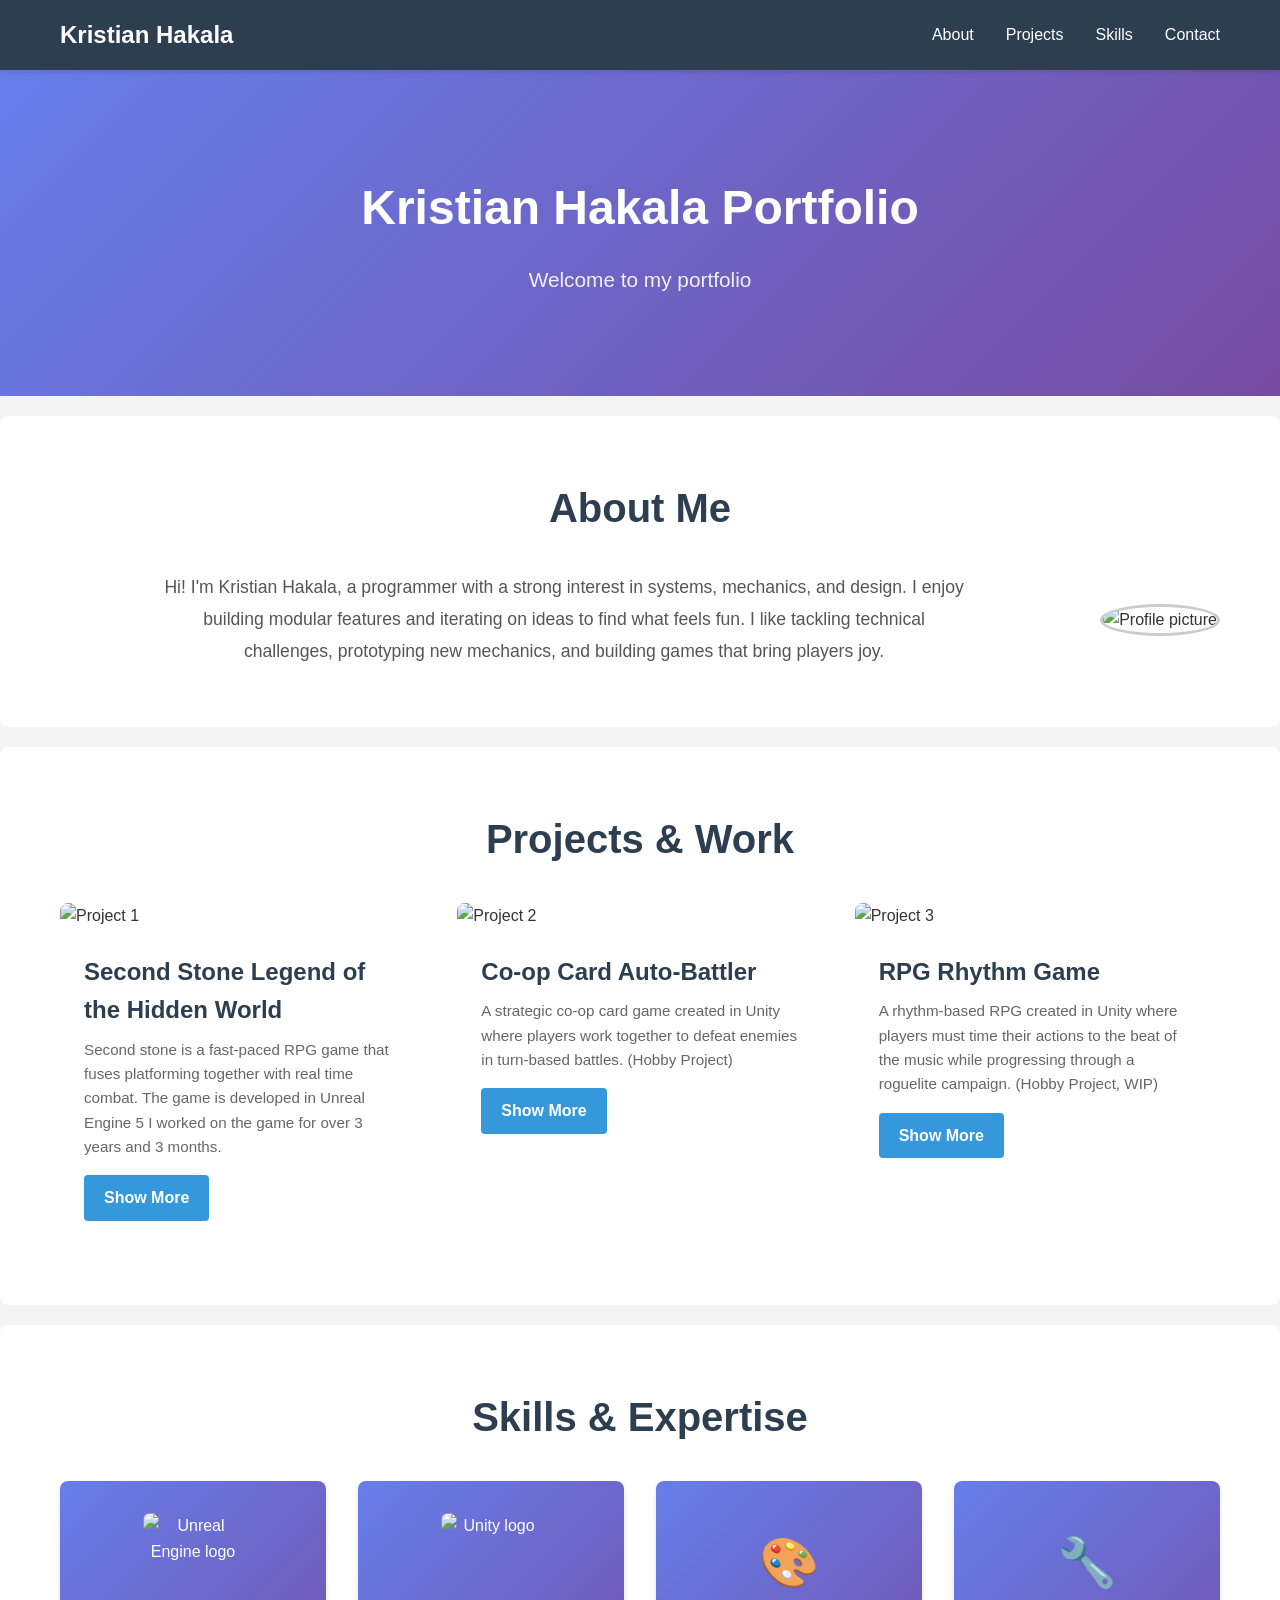
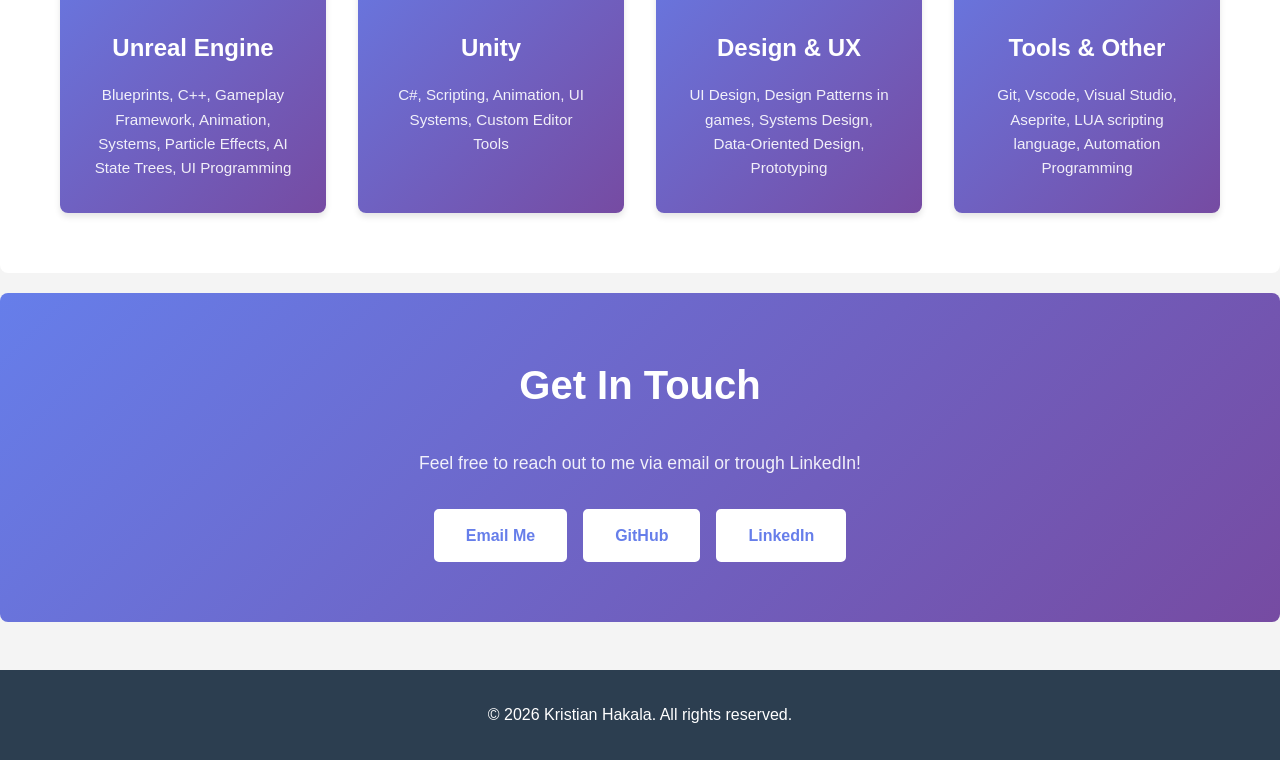
==== commit 078a8250: "improved some of the wording for the projects" ====
--- a/index.html
+++ b/index.html
@@ -71,7 +71,7 @@
                     </div>
                     <div class="project-info">
                         <h3>Co-op Card Auto-Battler</h3>
-                        <p class="editable-text">A strategic co-op card game where players work together to defeat enemies in turn-based battles. (Hobby Project)</p>
+                        <p class="editable-text">A strategic co-op card game created in Unity where players work together to defeat enemies in turn-based battles. (Hobby Project)</p>
                         <a href="project2.html" class="project-button">Show More</a>
                     </div>
                 </div>
@@ -83,7 +83,7 @@
                     </div>
                     <div class="project-info">
                         <h3>RPG Rhythm Game</h3>
-                        <p class="editable-text">A rhythm-based RPG where players must time their actions to the beat of the 
+                        <p class="editable-text">A rhythm-based RPG created in Unity where players must time their actions to the beat of the 
                             music while progressing through a roguelite campaign. (Hobby Project, WIP)</p>
                         <a href="project3.html" class="project-button">Show More</a>
                     </div>
